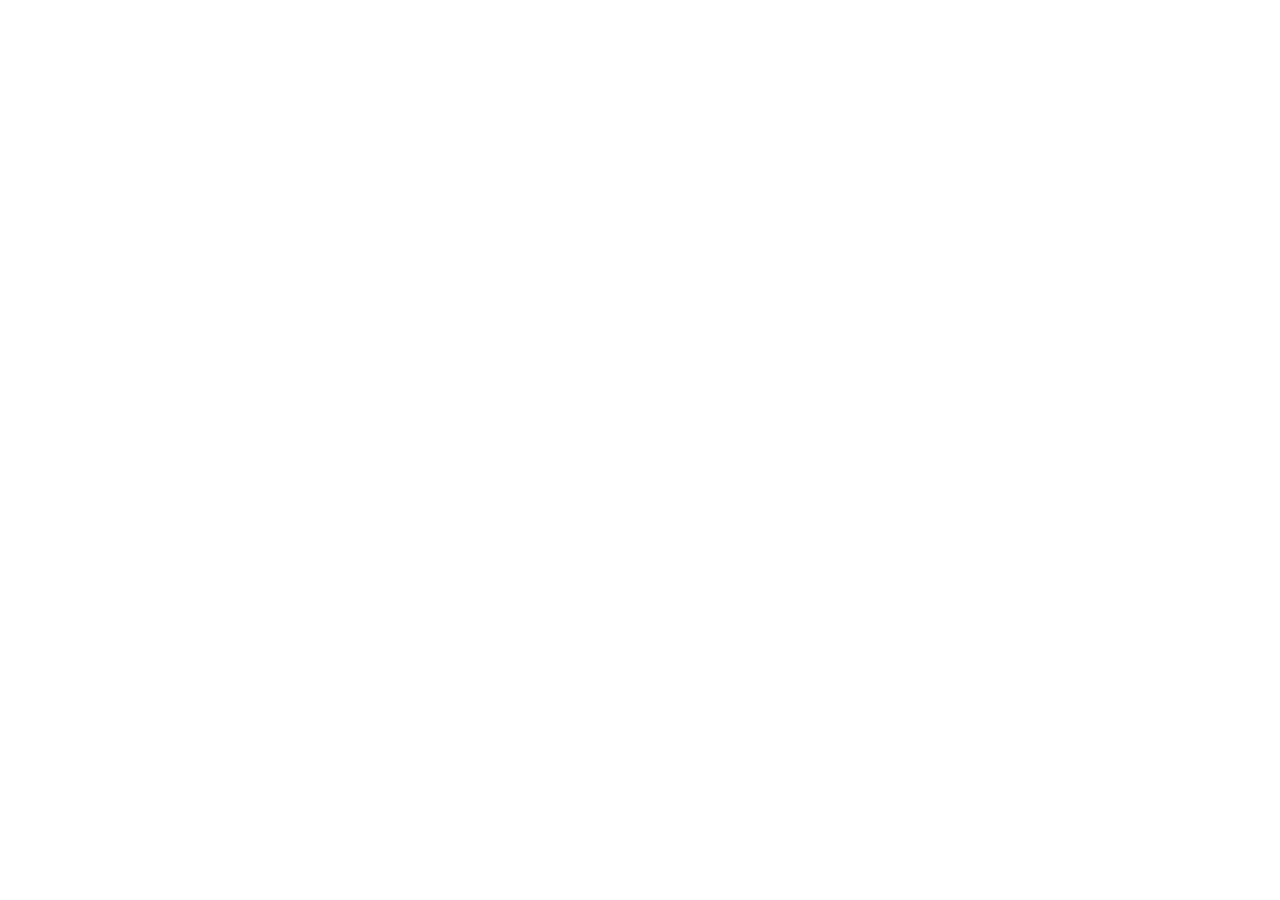
==== index.html @ b9bb0521 "Mon premier envoi" ====
<!DOCTYPE html>
<html lang="fr">
<head> 
<meta charset="UTF-8"> 
<meta name="viewport" content="width=device-width, initial-scale=1.0"> 
<title>AfriTalent — Accueil</title> 
<!-- Bootstrap 5 via CDN : feuille de style --> 
<link 
href="https://cdn.jsdelivr.net/npm/bootstrap@5.3.0/dist/css/bootstrap.min.css" 
rel="stylesheet"> 
<!-- Votre feuille de style personnelle --> 
<link rel="stylesheet" href="css/style.css">
</head>
<body> 
<!-- Le contenu de la page sera ajoute ici --> 
<!-- Bootstrap 5 via CDN : script JavaScript --> 
<script 
src="https://cdn.jsdelivr.net/npm/bootstrap@5.3.0/dist/js/bootstrap.bundle.min.js"
></script> 
<!-- Votre script JavaScript --> 
<script src="js/main.js"></script>
    
</body>
</html>
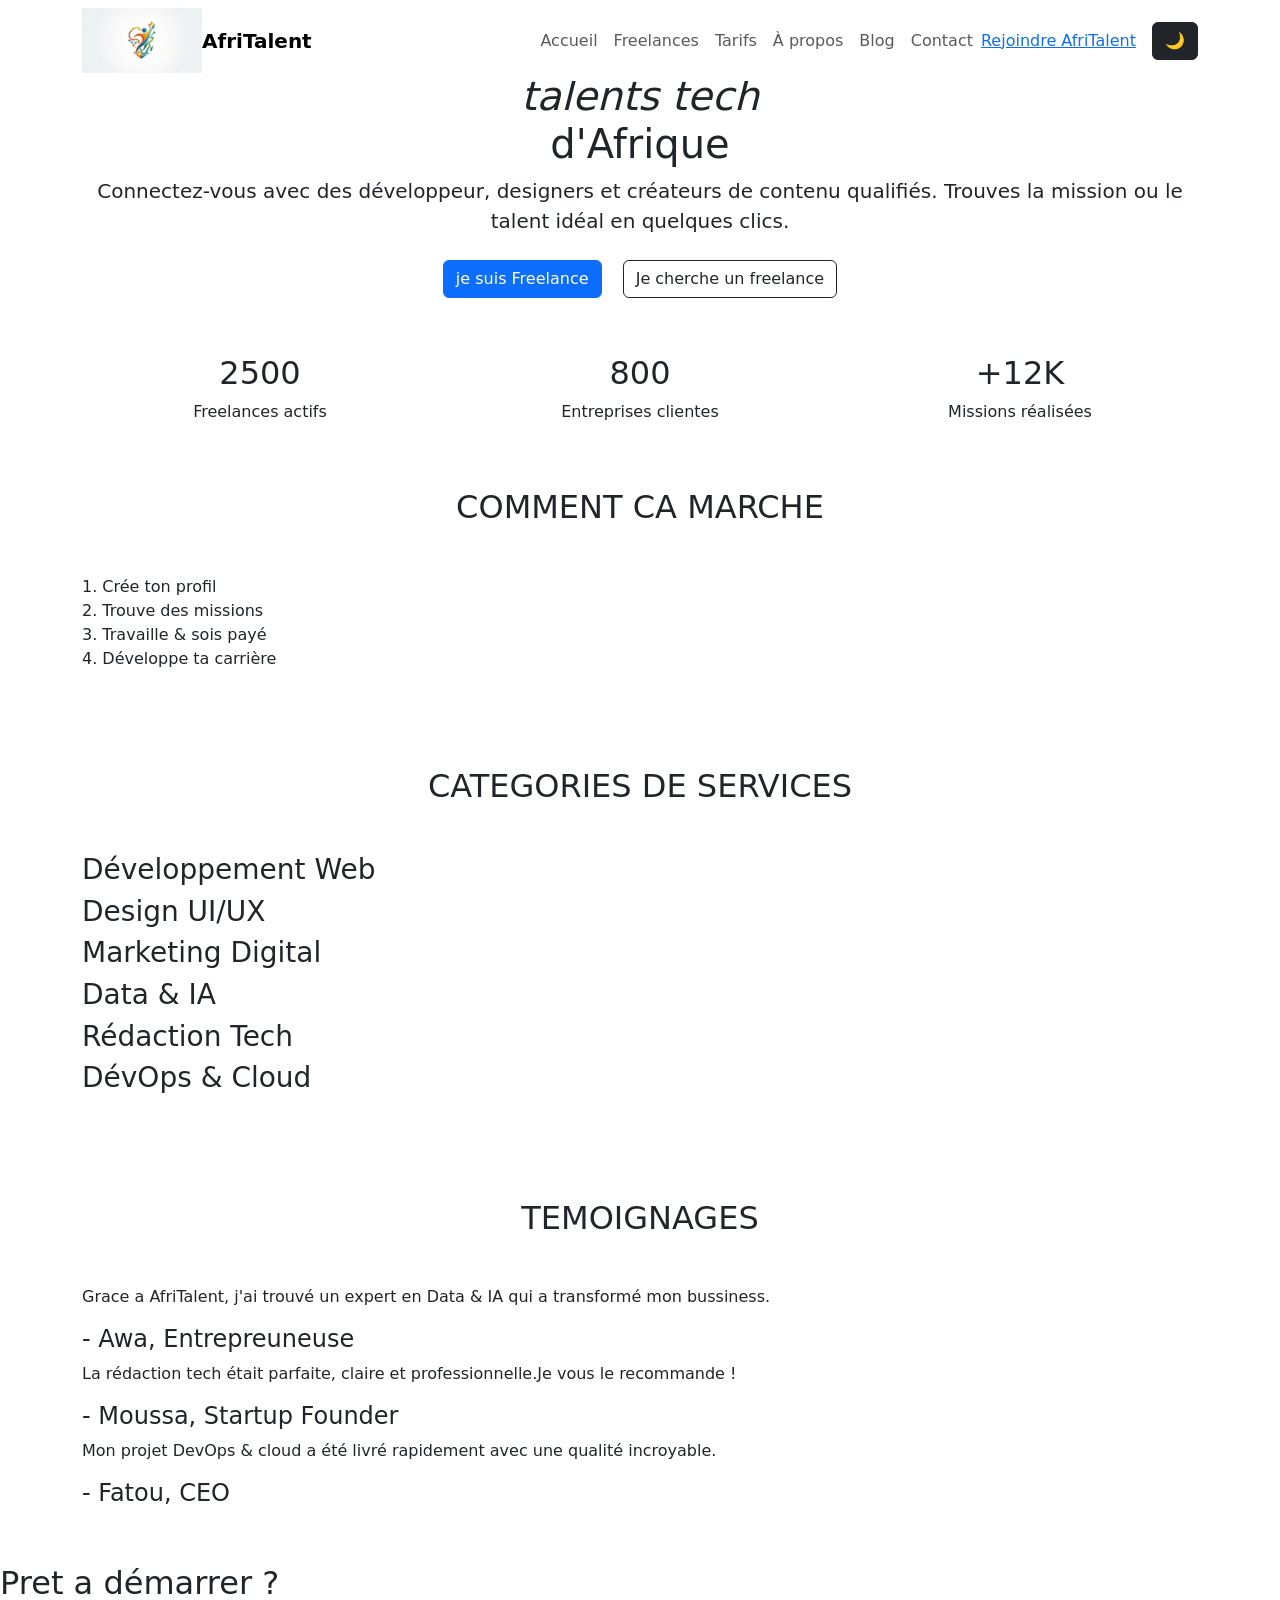
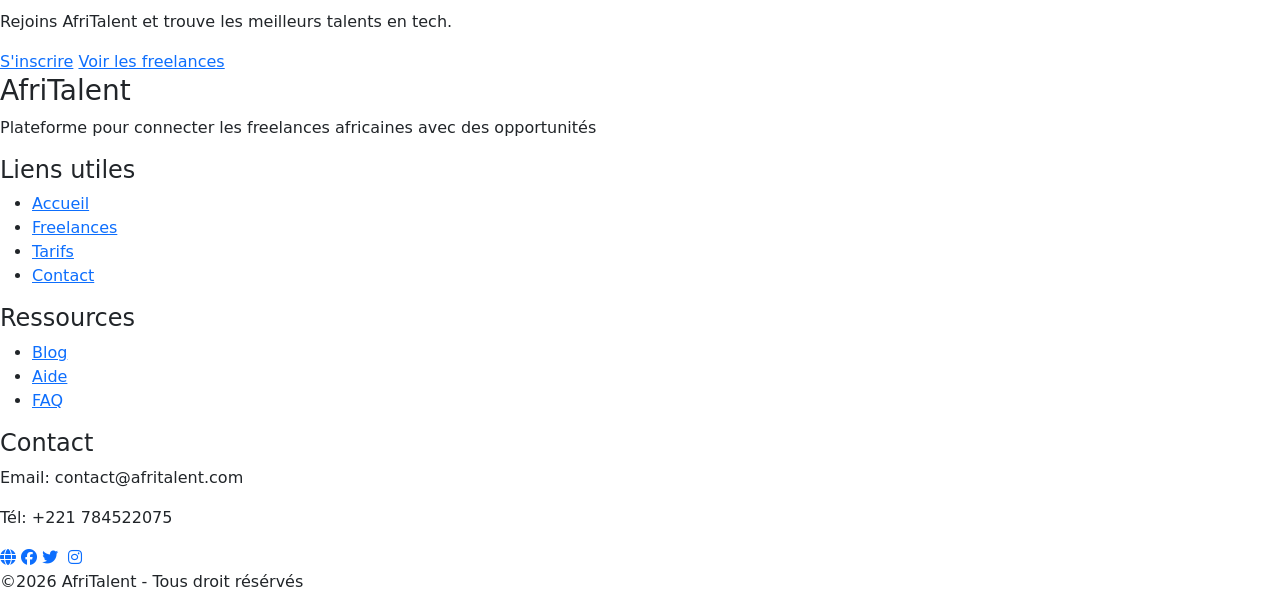
==== commit b3e5505c: "mise a jour AfriTalent" ====
--- a/index.html
+++ b/index.html
@@ -1,24 +1,186 @@
 <!DOCTYPE html>
 <html lang="fr">
-<head> 
-<meta charset="UTF-8"> 
-<meta name="viewport" content="width=device-width, initial-scale=1.0"> 
-<title>AfriTalent — Accueil</title> 
-<!-- Bootstrap 5 via CDN : feuille de style --> 
-<link 
-href="https://cdn.jsdelivr.net/npm/bootstrap@5.3.0/dist/css/bootstrap.min.css" 
-rel="stylesheet"> 
-<!-- Votre feuille de style personnelle --> 
+<head>
+<meta charset="UTF-8">
+<meta name="viewport" content="width=device-width, initial-scale=1.0">
+
+<title>AfriTalent</title>
+<link rel="stylesheet" href="https://cdnjs.cloudflare.com/ajax/libs/font-awesome/6.5.0/css/all.min.css">
+<link href="https://cdn.jsdelivr.net/npm/bootstrap@5.3.3/dist/css/bootstrap.min.css" rel="stylesheet">
+<link href="https://cdn.jsdelivr.net/npm/bootstrap-icons/font/bootstrap-icons.css" rel="stylesheet">
 <link rel="stylesheet" href="css/style.css">
 </head>
-<body> 
-<!-- Le contenu de la page sera ajoute ici --> 
-<!-- Bootstrap 5 via CDN : script JavaScript --> 
-<script 
-src="https://cdn.jsdelivr.net/npm/bootstrap@5.3.0/dist/js/bootstrap.bundle.min.js"
-></script> 
-<!-- Votre script JavaScript --> 
+
+<body>
+
+<!-- NAVBAR -->
+<nav id="navbar" class="navbar navbar-expand-lg fixed-top bg-white">
+  <div class="container">
+    <img src="images/logo2.png" alt="logo" width="120">
+    <a class="navbar-brand fw-bold" href="#">AfriTalent</a>
+
+    <button class="navbar-toggler" data-bs-toggle="collapse" data-bs-target="#nav">
+      <span class="navbar-toggler-icon"></span>
+    </button>
+
+    <div class="collapse navbar-collapse" id="nav">
+      <ul class="navbar-nav ms-auto">
+        <li><a class="nav-link" href="#">Accueil</a></li>
+        <li><a class="nav-link" href="#">Freelances</a></li>
+        <li><a class="nav-link" href="#">Tarifs</a></li>
+        <li><a class="nav-link" href="#">À propos</a></li>
+        <li><a class="nav-link" href="#">Blog</a></li>
+        <li><a class="nav-link" href="#">Contact</a></li>
+      </ul>
+       <a href="index.html" btn btn-outlinr-warning>Rejoindre AfriTalent</a>
+      <button id="themeToggle" class="btn btn-dark ms-3">🌙</button>
+    </div>
+  </div>
+</nav>
+
+<!-- HERO -->
+<section class="hero text-center d-flex align-items-center">
+  <div class="container">
+    <div class="hero-badge">Le platforme #1 pour les talents tech africains</div>
+    <h1>Les meilleurs<br><em>talents tech</em><br>d'Afrique</h1>
+    <p class="lead">Connectez-vous avec des développeur,
+      designers et créateurs de contenu qualifiés.
+    Trouves la mission ou le talent idéal en quelques clics.</p>
+
+    <a href="#" class="btn btn-primary m-2"> je suis Freelance</a>
+    <a href="#" class="btn btn-outline-dark m-2">Je cherche un freelance</a>
+
+    <!-- COUNTERS -->
+    <div class="row mt-5">
+      <div class="col">
+        <h2 class="counter" data-target="2500">2500</h2>
+        <p>Freelances actifs</p>
+      </div>
+      <div class="col">
+        <h2 class="counter" data-target="800">800</h2>
+        <p>Entreprises clientes</p>
+      </div>
+      <div class="col">
+        <h2 class="counter" data-target="12000">+12K</h2>
+        <p>Missions réalisées</p>
+      </div>
+    </div>
+  </div>
+</section>
+<section class="container py-5">
+  <h2 class="text-center mb-5">COMMENT CA MARCHE</h2>
+
+  <div class="bento">
+    <div class="box large">1. Crée ton profil</div>
+    <div class="box">2. Trouve des missions</div>
+    <div class="box">3. Travaille & sois payé</div>
+    <div class="box wide">4. Développe ta carrière</div>
+  </div>
+</section>
+
+<!-- CATEGORIES -->
+<section class="container py-5">
+  <h2 class="text-center mb-5">CATEGORIES DE SERVICES</h2>
+<div class="categories-container">
+  <div class="catégories-card">
+    <h3>Développement Web</h3>
+  </div>
+  <div class="categories-container">
+  <div class="catégories-card">
+    <h3>Design UI/UX</h3>
+  </div>
+  <div class="categories-container">
+  <div class="catégories-card">
+    <h3>Marketing Digital</h3>
+  </div>
+  <div class="categories-container">
+  <div class="catégories-card">
+    <h3>Data & IA</h3>
+  </div>
+  <div class="categories-container">
+  <div class="catégories-card">
+    <h3>Rédaction Tech</h3>
+  </div>
+  <div class="categories-container">
+  <div class="catégories-card">
+    <h3>DévOps & Cloud</h3>
+  </div>
+</section>
+<section class="container py-5">
+  <h2 class="text-center mb-5">TEMOIGNAGES</h2>
+  <div class="Temoignages-container">
+    <div class="temoignages-card">
+      <p>Grace a AfriTalent, j'ai trouvé un expert en Data & IA qui a transformé mon bussiness.</p>
+      <h4>- Awa, Entrepreuneuse</h4>
+  </div>
+    <div class="temoignages-card">
+      <p>La rédaction tech était parfaite, claire et professionnelle.Je vous le recommande !</p>
+      <h4>- Moussa, Startup Founder</h4>
+  </div>
+    <div class="temoignages-card">
+      <p>Mon projet DevOps & cloud a été livré rapidement avec une qualité incroyable.</p>
+      <h4>- Fatou, CEO</h4>
+  </div>
+
+   </div>
+</section>
+
+<!-- CTA -->
+<section class="cta">
+  <h2>Pret a démarrer ?</h2>
+  <P>Rejoins AfriTalent et trouve les meilleurs talents en tech.</P>
+
+  <div class="cta-buttons">
+    <a href="#" class="btn-primary">S'inscrire</a>
+    <a href="#" class="btn-secondary">Voir les freelances</a>
+  </div>
+</section>
+
+<!-- FOOTER -->
+<footer class="footer">
+  <div class="footer-container">
+    <div class="footer-col">
+      <h3>AfriTalent</h3>
+      <p>Plateforme pour connecter les freelances africaines avec des opportunités</p>    
+  </div>
+  <div class="footer-col">
+    <h4>Liens utiles</h4>
+    <ul>
+      <li> <a href="#">Accueil</a></li>
+      <li><a href="#">Freelances</a></li>
+      <li><a href="#">Tarifs</a></li>
+      <li><a href="#">Contact</a></li>
+    </ul>
+  </div>
+  <div class="footer-col">
+    <h4>Ressources</h4>
+    <ul>
+      <li><a href="#">Blog</a></li>
+      <li><a href="#">Aide</a></li>
+      <li><a href="#">FAQ</a></li>
+    </ul>
+  </div>
+  <div class="footer-col">
+    <h4>Contact</h4>
+    <p>Email: contact@afritalent.com</p>
+    <p>Tél: +221 784522075</p>
+
+    <div class="socials">
+      <a href="#"><i class="fa-solid fa-globe"></i></a>
+      <a href="#"><i class="fa-brands fa-facebook"></i></a>
+      <a href="#"><i class="fa-brands fa-twitter"></i></a>
+      <a href="#"><i class="fa-brands fa-whatsaap"></i></a>
+      <a href="#"><i class="fa-brands fa-instagram"></i></a>
+    </div>
+  </div>
+
+  <div class="footer-bottom">
+    <p>&copy;2026 AfriTalent - Tous droit résérvés</p>
+  </div>
+</footer>
+
 <script src="js/main.js"></script>
-    
+<script src="https://cdn.jsdelivr.net/npm/bootstrap@5.3.3/dist/js/bootstrap.bundle.min.js"></script>
+
 </body>
 </html>
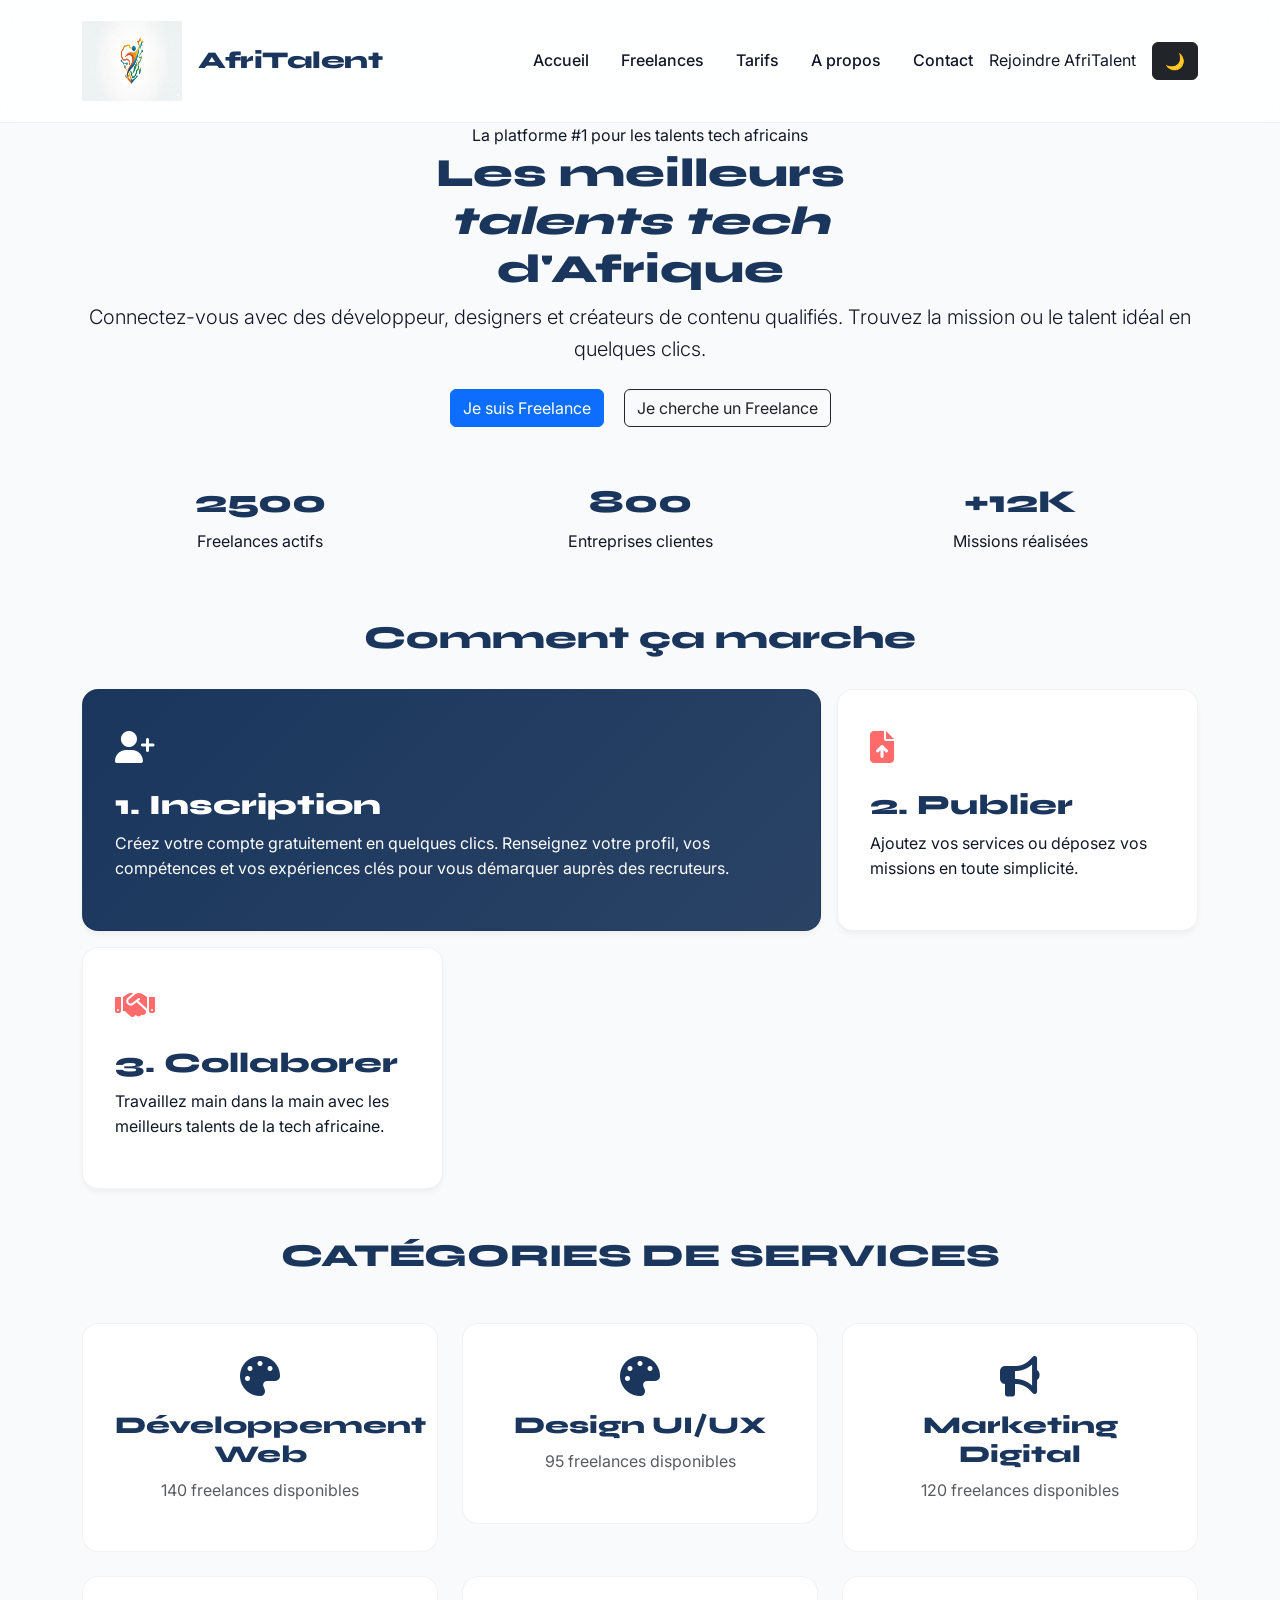
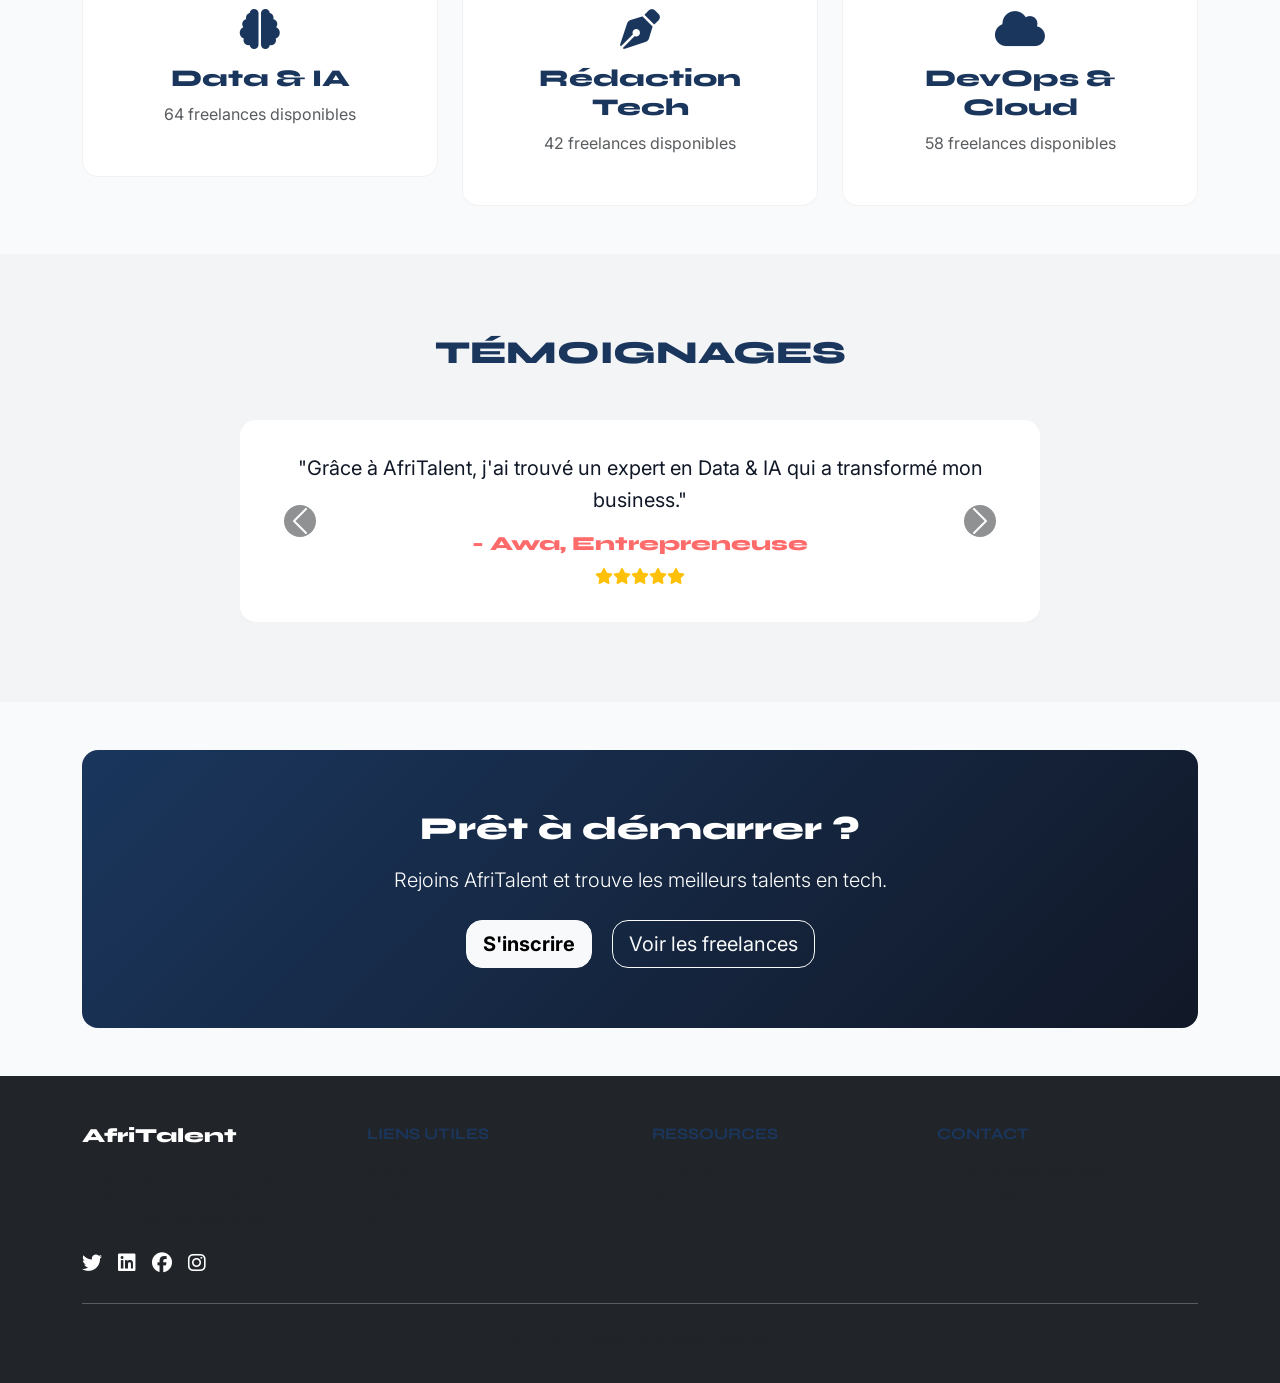
==== commit 44bb675e: "css : Bento Grid, section hero et catégories, effets hover" ====
--- a/index.html
+++ b/index.html
@@ -9,46 +9,58 @@
 <link href="https://cdn.jsdelivr.net/npm/bootstrap@5.3.3/dist/css/bootstrap.min.css" rel="stylesheet">
 <link href="https://cdn.jsdelivr.net/npm/bootstrap-icons/font/bootstrap-icons.css" rel="stylesheet">
 <link rel="stylesheet" href="css/style.css">
+<link rel="preconnect" href="https://fonts.googleapis.com">
+<link rel="preconnect" href="https://fonts.gstatic.com" crossorigin>
+<link href="https://fonts.googleapis.com/css2?family=Inter:wght@300;400;500;600&family=Syne:wght@700;800&display=swap" rel="stylesheet">
 </head>
 
 <body>
 
-<!-- NAVBAR -->
-<nav id="navbar" class="navbar navbar-expand-lg fixed-top bg-white">
-  <div class="container">
-    <img src="images/logo2.png" alt="logo" width="120">
-    <a class="navbar-brand fw-bold" href="#">AfriTalent</a>
-
-    <button class="navbar-toggler" data-bs-toggle="collapse" data-bs-target="#nav">
-      <span class="navbar-toggler-icon"></span>
-    </button>
-
-    <div class="collapse navbar-collapse" id="nav">
-      <ul class="navbar-nav ms-auto">
-        <li><a class="nav-link" href="#">Accueil</a></li>
-        <li><a class="nav-link" href="#">Freelances</a></li>
-        <li><a class="nav-link" href="#">Tarifs</a></li>
-        <li><a class="nav-link" href="#">À propos</a></li>
-        <li><a class="nav-link" href="#">Blog</a></li>
-        <li><a class="nav-link" href="#">Contact</a></li>
-      </ul>
-       <a href="index.html" btn btn-outlinr-warning>Rejoindre AfriTalent</a>
-      <button id="themeToggle" class="btn btn-dark ms-3">🌙</button>
-    </div>
-  </div>
+<!-- Navigation Bootstrap commune a toutes les pages --> 
+<nav class="navbar navbar-expand-lg navbar-dark bg-dark"> 
+<div class="container">
+ <a class="navbar-brand" href="#">
+      <img src="images/logo2.png" alt="Bootstrap" width="100" height="80">
+    </a>
+<a class="navbar-brand" href="index.html"><b>AfriTalent</b></a> 
+<button class="navbar-toggler" type="button" 
+data-bs-toggle="collapse" 
+data-bs-target="#navMenu" 
+aria-controls="navMenu" 
+aria-expanded="false" 
+aria-label="Toggle navigation"> 
+<span class="navbar-toggler-icon"></span> 
+</button> 
+<div class="collapse navbar-collapse" id="navMenu"> 
+<ul class="navbar-nav ms-auto"> 
+<li class="nav-item"><a class="nav-link active" 
+href="index.html">Accueil</a></li> 
+<li class="nav-item"><a class="nav-link" 
+href="freelances.html">Freelances</a></li> 
+<li class="nav-item"><a class="nav-link" 
+href="tarifs.html">Tarifs</a></li> 
+<li class="nav-item"><a class="nav-link" href="about.html">A 
+propos</a></li> 
+<li class="nav-item"><a class="nav-link" 
+href="contact.html">Contact</a></li> 
+</ul>
+<a href="index.html" btn btn-outlinr-warning>Rejoindre AfriTalent</a>
+<button id="themeToggle" class="btn btn-dark ms-3">🌙</button>
+</div> 
+</div> 
 </nav>
 
 <!-- HERO -->
 <section class="hero text-center d-flex align-items-center">
   <div class="container">
-    <div class="hero-badge">Le platforme #1 pour les talents tech africains</div>
+    <div class="hero-badge">La platforme #1 pour les talents tech africains</div>
     <h1>Les meilleurs<br><em>talents tech</em><br>d'Afrique</h1>
     <p class="lead">Connectez-vous avec des développeur,
       designers et créateurs de contenu qualifiés.
-    Trouves la mission ou le talent idéal en quelques clics.</p>
-
-    <a href="#" class="btn btn-primary m-2"> je suis Freelance</a>
-    <a href="#" class="btn btn-outline-dark m-2">Je cherche un freelance</a>
+    Trouvez la mission ou le talent idéal en quelques clics.</p>
+
+    <a href="#" class="btn btn-primary m-2"> Je suis Freelance</a>
+    <a href="#" class="btn btn-outline-dark m-2">Je cherche un Freelance</a>
 
     <!-- COUNTERS -->
     <div class="row mt-5">
@@ -67,116 +79,182 @@
     </div>
   </div>
 </section>
-<section class="container py-5">
-  <h2 class="text-center mb-5">COMMENT CA MARCHE</h2>
-
-  <div class="bento">
-    <div class="box large">1. Crée ton profil</div>
-    <div class="box">2. Trouve des missions</div>
-    <div class="box">3. Travaille & sois payé</div>
-    <div class="box wide">4. Développe ta carrière</div>
-  </div>
-</section>
-
-<!-- CATEGORIES -->
-<section class="container py-5">
-  <h2 class="text-center mb-5">CATEGORIES DE SERVICES</h2>
-<div class="categories-container">
-  <div class="catégories-card">
-    <h3>Développement Web</h3>
-  </div>
-  <div class="categories-container">
-  <div class="catégories-card">
-    <h3>Design UI/UX</h3>
-  </div>
-  <div class="categories-container">
-  <div class="catégories-card">
-    <h3>Marketing Digital</h3>
-  </div>
-  <div class="categories-container">
-  <div class="catégories-card">
-    <h3>Data & IA</h3>
-  </div>
-  <div class="categories-container">
-  <div class="catégories-card">
-    <h3>Rédaction Tech</h3>
-  </div>
-  <div class="categories-container">
-  <div class="catégories-card">
-    <h3>DévOps & Cloud</h3>
-  </div>
-</section>
-<section class="container py-5">
-  <h2 class="text-center mb-5">TEMOIGNAGES</h2>
-  <div class="Temoignages-container">
-    <div class="temoignages-card">
-      <p>Grace a AfriTalent, j'ai trouvé un expert en Data & IA qui a transformé mon bussiness.</p>
-      <h4>- Awa, Entrepreuneuse</h4>
-  </div>
-    <div class="temoignages-card">
-      <p>La rédaction tech était parfaite, claire et professionnelle.Je vous le recommande !</p>
-      <h4>- Moussa, Startup Founder</h4>
-  </div>
-    <div class="temoignages-card">
-      <p>Mon projet DevOps & cloud a été livré rapidement avec une qualité incroyable.</p>
-      <h4>- Fatou, CEO</h4>
-  </div>
-
-   </div>
+<section class="container my-5">
+    <h2 class="text-center mb-4">Comment ça marche</h2>
+    
+    <div class="bento-grid">
+        <div class="bento-card">
+            <div class="bento-icon"><i class="fas fa-user-plus"></i></div>
+            <h3>1. Inscription</h3>
+            <p>Créez votre compte gratuitement en quelques clics.
+               Renseignez votre profil, vos compétences 
+               et vos expériences clés pour vous démarquer auprès des recruteurs.</p>
+        </div>
+
+        <div class="bento-card">
+            <div class="bento-icon"><i class="fas fa-file-upload"></i></div>
+            <h3>2. Publier</h3>
+            <p>Ajoutez vos services ou déposez vos missions en toute simplicité.</p>
+        </div>
+
+        <div class="bento-card">
+            <div class="bento-icon"><i class="fas fa-handshake"></i></div>
+            <h3>3. Collaborer</h3>
+            <p>Travaillez main dans la main avec les meilleurs talents de la tech africaine.</p>
+        </div>
+    </div>
+</section>
+<section class="container my-5">
+    <h2 class="text-center mb-5">CATÉGORIES DE SERVICES</h2>
+    
+    <div class="row g-4">
+        <div class="col-12 col-md-6 col-lg-4">
+            <div class="category-card">
+                <i class="fas fa-palette cat-icon"></i>
+                <h4>Développement Web</h4>
+                <p class="text-muted">140 freelances disponibles</p>
+            </div>
+        </div>
+
+        <div class="col-12 col-md-6 col-lg-4">
+            <div class="category-card">
+                <i class="fas fa-palette cat-icon"></i>
+                <h4>Design UI/UX</h4>
+                <p class="text-muted">95 freelances disponibles</p>
+            </div>
+        </div>
+
+        <div class="col-12 col-md-6 col-lg-4">
+            <div class="category-card">
+                <i class="fas fa-bullhorn cat-icon"></i>
+                <h4>Marketing Digital</h4>
+                <p class="text-muted">120 freelances disponibles</p>
+            </div>
+        </div>
+
+        <div class="col-12 col-md-6 col-lg-4">
+            <div class="category-card">
+                <i class="fas fa-brain cat-icon"></i>
+                <h4>Data & IA</h4>
+                <p class="text-muted">64 freelances disponibles</p>
+            </div>
+        </div>
+
+        <div class="col-12 col-md-6 col-lg-4">
+            <div class="category-card">
+                <i class="fas fa-pen-nib cat-icon"></i>
+                <h4>Rédaction Tech</h4>
+                <p class="text-muted">42 freelances disponibles</p>
+            </div>
+        </div>
+
+        <div class="col-12 col-md-6 col-lg-4">
+            <div class="category-card">
+                <i class="fas fa-cloud cat-icon"></i>
+                <h4>DevOps & Cloud</h4>
+                <p class="text-muted">58 freelances disponibles</p>
+            </div>
+        </div>
+    </div>
+</section>
+<section class="testimonials-section">
+    <div class="container text-center">
+        <h2 class="mb-5">TÉMOIGNAGES</h2>
+        
+        <div id="carouselTestimonials" class="carousel slide mx-auto" data-bs-ride="carousel" style="max-width: 800px;">
+            <div class="carousel-inner">
+                <div class="carousel-item active">
+                    <div class="testimonial-item">
+                        <p class="fs-5 italic">"Grâce à AfriTalent, j'ai trouvé un expert en Data & IA qui a transformé mon business."</p>
+                        <h5 class="mt-3 mb-0" style="color: var(--accent-color); font-family: var(--font-title);">- Awa, Entrepreneuse</h5>
+                        <div class="text-warning mt-2">
+                            <i class="fas fa-star"></i><i class="fas fa-star"></i><i class="fas fa-star"></i><i class="fas fa-star"></i><i class="fas fa-star"></i>
+                        </div>
+                    </div>
+                </div>
+                <div class="carousel-item">
+                    <div class="testimonial-item">
+                        <p class="fs-5 italic">"La rédaction tech était parfaite, claire et professionnelle. Je vous le recommande !"</p>
+                        <h5 class="mt-3 mb-0" style="color: var(--accent-color); font-family: var(--font-title);">- Moussa, Startup Founder</h5>
+                        <div class="text-warning mt-2">
+                            <i class="fas fa-star"></i><i class="fas fa-star"></i><i class="fas fa-star"></i><i class="fas fa-star"></i><i class="fas fa-star"></i>
+                        </div>
+                    </div>
+                </div>
+                <div class="carousel-item">
+                    <div class="testimonial-item">
+                        <p class="fs-5 italic">"Mon projet DevOps & cloud a été livré rapidement avec une qualité incroyable."</p>
+                        <h5 class="mt-3 mb-0" style="color: var(--accent-color); font-family: var(--font-title);">- Fatou, CEO</h5>
+                        <div class="text-warning mt-2">
+                            <i class="fas fa-star"></i><i class="fas fa-star"></i><i class="fas fa-star"></i><i class="fas fa-star"></i><i class="fas fa-star"></i>
+                        </div>
+                    </div>
+                </div>
+            </div>
+            <button class="carousel-control-prev" type="button" data-bs-target="#carouselTestimonials" data-bs-slide="prev">
+                <span class="carousel-control-prev-icon bg-dark rounded-circle" aria-hidden="true"></span>
+                <span class="visually-hidden">Précédent</span>
+            </button>
+            <button class="carousel-control-next" type="button" data-bs-target="#carouselTestimonials" data-bs-slide="next">
+                <span class="carousel-control-next-icon bg-dark rounded-circle" aria-hidden="true"></span>
+                <span class="visually-hidden">Suivant</span>
+            </button>
+        </div>
+    </div>
 </section>
 
 <!-- CTA -->
-<section class="cta">
-  <h2>Pret a démarrer ?</h2>
-  <P>Rejoins AfriTalent et trouve les meilleurs talents en tech.</P>
-
-  <div class="cta-buttons">
-    <a href="#" class="btn-primary">S'inscrire</a>
-    <a href="#" class="btn-secondary">Voir les freelances</a>
-  </div>
-</section>
-
-<!-- FOOTER -->
-<footer class="footer">
-  <div class="footer-container">
-    <div class="footer-col">
-      <h3>AfriTalent</h3>
-      <p>Plateforme pour connecter les freelances africaines avec des opportunités</p>    
-  </div>
-  <div class="footer-col">
-    <h4>Liens utiles</h4>
-    <ul>
-      <li> <a href="#">Accueil</a></li>
-      <li><a href="#">Freelances</a></li>
-      <li><a href="#">Tarifs</a></li>
-      <li><a href="#">Contact</a></li>
-    </ul>
-  </div>
-  <div class="footer-col">
-    <h4>Ressources</h4>
-    <ul>
-      <li><a href="#">Blog</a></li>
-      <li><a href="#">Aide</a></li>
-      <li><a href="#">FAQ</a></li>
-    </ul>
-  </div>
-  <div class="footer-col">
-    <h4>Contact</h4>
-    <p>Email: contact@afritalent.com</p>
-    <p>Tél: +221 784522075</p>
-
-    <div class="socials">
-      <a href="#"><i class="fa-solid fa-globe"></i></a>
-      <a href="#"><i class="fa-brands fa-facebook"></i></a>
-      <a href="#"><i class="fa-brands fa-twitter"></i></a>
-      <a href="#"><i class="fa-brands fa-whatsaap"></i></a>
-      <a href="#"><i class="fa-brands fa-instagram"></i></a>
-    </div>
-  </div>
-
-  <div class="footer-bottom">
-    <p>&copy;2026 AfriTalent - Tous droit résérvés</p>
-  </div>
+<section class="container my-5">
+    <div class="cta-banner text-center">
+        <h2 class="text-white mb-3">Prêt à démarrer ?</h2>
+        <p class="lead mb-4">Rejoins AfriTalent et trouve les meilleurs talents en tech.</p>
+        <div>
+            <a href="contact.html" class="btn btn-light btn-lg me-3 fw-bold" style="border-radius: var(--border-radius);">S'inscrire</a>
+            <a href="freelances.html" class="btn btn-outline-light btn-lg" style="border-radius: var(--border-radius);">Voir les freelances</a>
+        </div>
+    </div>
+</section>
+
+<footer class="bg-dark text-white pt-5 pb-3">
+    <div class="container">
+        <div class="row g-4">
+            <div class="col-12 col-md-6 col-lg-3">
+                <h5 class="text-white mb-3" style="font-family: var(--font-title);">AfriTalent</h5>
+                <p class="text-muted small">Plateforme pour connecter les freelances africains avec des opportunités internationales.</p>
+                <div class="d-flex gap-3 mt-3">
+                    <a href="#" class="text-white fs-5"><i class="fab fa-twitter"></i></a>
+                    <a href="#" class="text-white fs-5"><i class="fab fa-linkedin"></i></a>
+                    <a href="#" class="text-white fs-5"><i class="fab fa-facebook"></i></a>
+                    <a href="#" class="text-white fs-5"><i class="fab fa-instagram"></i></a>
+                </div>
+            </div>
+            <div class="col-6 col-md-3 col-lg-3">
+                <h6 class="text-uppercase fw-bold mb-3">Liens utiles</h6>
+                <ul class="list-unstyled">
+                    <li><a href="index.html" class="text-muted small">Accueil</a></li>
+                    <li><a href="freelances.html" class="text-muted small">Freelances</a></li>
+                    <li><a href="tarifs.html" class="text-muted small">Tarifs</a></li>
+                </ul>
+            </div>
+            <div class="col-6 col-md-3 col-lg-3">
+                <h6 class="text-uppercase fw-bold mb-3">Ressources</h6>
+                <ul class="list-unstyled">
+                    <li><a href="about.html" class="text-muted small">À propos</a></li>
+                    <li><a href="#" class="text-muted small">Blog</a></li>
+                    <li><a href="#" class="text-muted small">FAQ</a></li>
+                </ul>
+            </div>
+            <div class="col-12 col-md-6 col-lg-3">
+                <h6 class="text-uppercase fw-bold mb-3">Contact</h6>
+                <p class="text-muted small mb-1"><i class="fas fa-envelope me-2"></i> support@afritalent.com</p>
+                <p class="text-muted small"><i class="fas fa-phone me-2"></i> +221 33 800 00 00</p>
+            </div>
+        </div>
+        <hr class="my-4" style="background-color: rgba(255,255,255,0.1);">
+        <div class="text-center text-muted small">
+            <p>&copy; <span id="current-year">2026</span> AfriTalent. Tous droits réservés.</p>
+        </div>
+    </div>
 </footer>
 
 <script src="js/main.js"></script>
--- a/css/style.css
+++ b/css/style.css
@@ -0,0 +1,258 @@
+/* Palette de couleurs */
+:root {
+    --primary-color: #1A365D;      
+    --accent-color: #FF6B6B;       
+    --dark-color: #111827;         
+    --light-color: #F9FAFB;        
+    --card-bg: #FFFFFF;            
+
+    /* Typographie */
+    --font-title: 'Syne', sans-serif;
+    --font-body: 'Inter', sans-serif;
+
+    /* Espacements et structure */
+    --spacing-sm: 0.5rem;
+    --spacing-md: 1rem;
+    --spacing-lg: 2rem;
+    --border-radius: 16px;          
+    
+    /* Transition globale */
+    --transition-smooth: all 0.3s ease;
+}
+
+/* reset css de base */
+*, *::before, *::after {
+    box-sizing: border-box;
+    margin: 0;
+    padding: 0;
+}
+
+body {
+    font-family: var(--font-body);
+    background-color: var(--light-color);
+    color: var(--dark-color);
+    line-height: 1.6;
+    overflow-x: hidden;
+}
+
+h1, h2, h3, h4, h5, h6 {
+    font-family: var(--font-title);
+    font-weight: 800;
+    color: var(--primary-color);
+}
+
+a {
+    text-decoration: none;
+    color: inherit;
+    transition: var(--transition-smooth);
+}
+
+/* 3. STYLE DE LA BARRE DE NAVIGATION (NAVBAR) */
+
+/* Navbar fixe en haut avec flou d'arrière-plan moderne */
+.navbar {
+    background-color: rgba(255, 255, 255, 0.85) !important;
+    backdrop-filter: blur(12px);
+    -webkit-backdrop-filter: blur(12px);
+    border-bottom: 1px solid rgba(0, 0, 0, 0.05);
+    padding: var(--spacing-md) 0;
+    transition: var(--transition-smooth);
+    z-index: 1030;
+}
+
+/* Alignement et visibilité du Logo AfriTalent */
+.navbar-brand {
+    font-family: var(--font-title);
+    font-weight: 800;
+    font-size: 1.5rem;
+    color: var(--primary-color) !important;
+    letter-spacing: -0.5px;
+}
+
+.navbar-brand span {
+    color: var(--accent-color);
+}
+
+/* Alignement des liens de navigation */
+.navbar-nav {
+    align-items: center;
+}
+
+.nav-link {
+    font-family: var(--font-body);
+    font-weight: 500;
+    color: var(--dark-color) !important;
+    padding: 0.5rem 1rem !important;
+    border-radius: 8px;
+}
+
+/* Effet hover doux sur les liens */
+.nav-link:hover {
+    color: var(--primary-color) !important;
+    background-color: rgba(26, 54, 93, 0.05);
+}
+
+/* Bouton d'action principal (CTA) "Rejoindre AfriTalent" très visible */
+.btn-cta-nav {
+    background-color: var(--primary-color);
+    color: #ffffff !important;
+    font-family: var(--font-body);
+    font-weight: 600;
+    padding: 0.6rem 1.2rem !important;
+    border-radius: var(--border-radius);
+    margin-left: var(--spacing-md);
+    box-shadow: 0 4px 14px rgba(26, 54, 93, 0.2);
+}
+
+.btn-cta-nav:hover {
+    background-color: var(--accent-color);
+    transform: translateY(-2px);
+    box-shadow: 0 6px 20px rgba(255, 107, 107, 0.3);
+    color: #ffffff !important;
+}
+
+/* Correction responsive pour le menu mobile */
+@media (max-width: 991.98px) {
+    .navbar-nav {
+        align-items: flex-start;
+        padding-top: var(--spacing-md);
+    }
+    .btn-cta-nav {
+        margin-left: 0;
+        margin-top: var(--spacing-sm);
+        width: 100%;
+        text-align: center;
+    }
+}
+/* ==========================================================================
+   4. SECTION HERO (Accueil)
+   ========================================================================== */
+.hero-section {
+    padding: 120px 0 80px 0;
+    background: radial-gradient(circle at 90% 10%, rgba(255, 107, 107, 0.05) 0%, rgba(26, 54, 93, 0) 70%);
+}
+
+.hero-title {
+    font-size: clamp(2.5rem, 5vw, 4rem); /* Typographie expressive adaptative */
+    line-height: 1.1;
+    margin-bottom: var(--spacing-md);
+    letter-spacing: -1px;
+}
+
+.hero-stats {
+    margin-top: var(--spacing-lg);
+    border-top: 1px solid rgba(0, 0, 0, 0.08);
+    padding-top: var(--spacing-md);
+}
+
+/* Style des compteurs (qui seront animés en JS plus tard) */
+.stat-number {
+    font-family: var(--font-title);
+    font-size: 2.2rem;
+    font-weight: 800;
+    color: var(--accent-color);
+    display: block;
+}
+
+.stat-label {
+    font-size: 0.9rem;
+    color: #6B7280;
+}
+
+/* ==========================================================================
+   5. SECTION "COMMENT ÇA MARCHE" - BENTO GRID
+   ========================================================================== */
+.bento-grid {
+    display: grid;
+    grid-template-columns: repeat(3, 1fr);
+    gap: var(--spacing-md);
+    margin-top: var(--spacing-lg);
+}
+
+/* Cartes Bento asymétriques */
+.bento-card {
+    background-color: var(--card-bg);
+    border: 1px solid rgba(0, 0, 0, 0.05);
+    border-radius: var(--border-radius);
+    padding: var(--spacing-lg);
+    transition: var(--transition-smooth);
+    box-shadow: 0 4px 6px -1px rgba(0, 0, 0, 0.05);
+}
+
+/* Effet Bento : On fait faire une double largeur à la première carte */
+.bento-card:nth-child(1) {
+    grid-column: span 2;
+    background: linear-gradient(135deg, #1A365D 0%, #2A4365 100%);
+    color: #ffffff;
+}
+.bento-card:nth-child(1) h3 {
+    color: #ffffff;
+}
+
+.bento-card:hover {
+    transform: translateY(-4px);
+    box-shadow: 0 10px 20px -5px rgba(0, 0, 0, 0.1);
+}
+
+.bento-icon {
+    font-size: 2rem;
+    margin-bottom: var(--spacing-md);
+    color: var(--accent-color);
+}
+.bento-card:nth-child(1) .bento-icon {
+    color: #ffffff;
+}
+
+/* ==========================================================================
+   6. SECTION CATÉGORIES DE SERVICES (Effets Hover)
+   ========================================================================== */
+.category-card {
+    background-color: var(--card-bg);
+    border: 1px solid rgba(0, 0, 0, 0.05);
+    border-radius: var(--border-radius);
+    padding: var(--spacing-lg);
+    text-align: center;
+    transition: var(--transition-smooth);
+    cursor: pointer;
+}
+
+/* Effets de survol CSS demandés : ombre, transformation et changement de couleur */
+.category-card:hover {
+    transform: scale(1.03);
+    border-color: var(--accent-color);
+    box-shadow: 0 20px 25px -5px rgba(255, 107, 107, 0.1), 0 10px 10px -5px rgba(255, 107, 107, 0.04);
+}
+
+.category-card:hover .cat-icon {
+    color: var(--accent-color);
+    transform: rotate(10deg);
+}
+
+.cat-icon {
+    font-size: 2.5rem;
+    color: var(--primary-color);
+    margin-bottom: var(--spacing-md);
+    transition: var(--transition-smooth);
+}
+
+/* ==========================================================================
+   7. AUTRES SECTIONS (Témoignages & CTA)
+   ========================================================================== */
+.testimonials-section {
+    background-color: #F3F4F6;
+    padding: 80px 0;
+}
+
+.testimonial-item {
+    background-color: var(--card-bg);
+    padding: var(--spacing-lg);
+    border-radius: var(--border-radius);
+    box-shadow: 0 4px 6px rgba(0,0,0,0.02);
+}
+
+.cta-banner {
+    background: linear-gradient(135deg, var(--primary-color) 0%, var(--dark-color) 100%);
+    color: white;
+    padding: 60px;
+    border-radius: var(--border-radius);
+}
